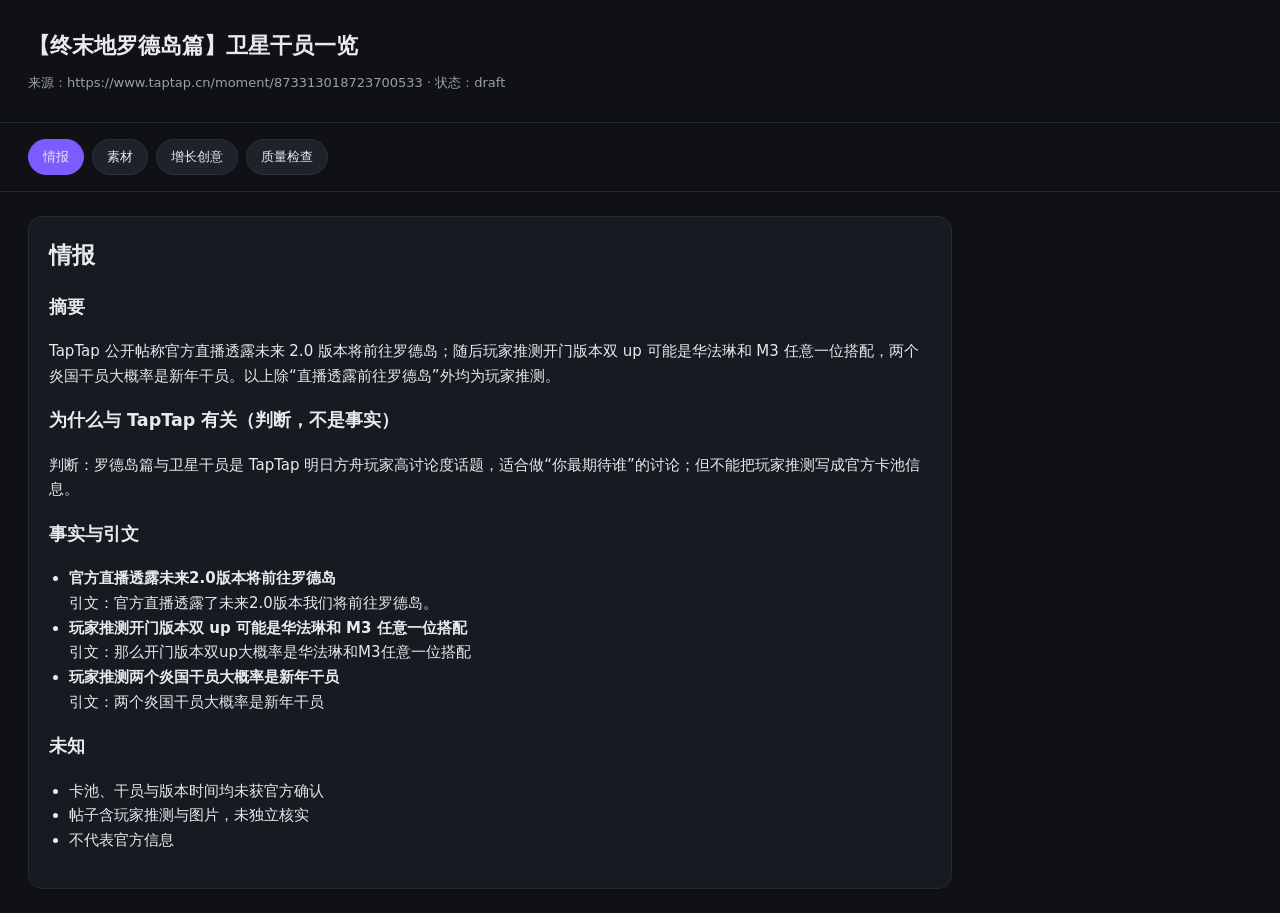
==== spatial/public/v4-deliveries/endfield_rhodes_island_rumor/preview.html @ 7ad25b65 "feat(v4): 扩到 5 个近期 TapTap 事件并同步公开交付 新增 TGA2026 提名名单、终末地罗德岛篇玩家推测；参考库 7 个模式；5/5 质量检查通过，1 个模型创意因参考重叠回退确" ====
<!doctype html>
<html lang="zh-CN"><head><meta charset="utf-8">
<meta name="viewport" content="width=device-width,initial-scale=1">
<title>【终末地罗德岛篇】卫星干员一览</title>
<style>
:root{--bg:#0f1115;--card:#171a21;--text:#e8eaed;--muted:#9aa0a6;--accent:#7c5cff;--ok:#45c486;--bad:#e07777}
*{box-sizing:border-box}body{margin:0;background:var(--bg);color:var(--text);font:15px/1.65 system-ui,"Segoe UI",sans-serif}
header{padding:28px;border-bottom:1px solid #262a33}h1{margin:0 0 8px;font-size:22px}.muted{color:var(--muted);font-size:13px}
.tabs{display:flex;gap:8px;padding:16px 28px;position:sticky;top:0;background:var(--bg);border-bottom:1px solid #262a33;flex-wrap:wrap}
button{background:#1e222b;color:var(--text);border:1px solid #2c323d;padding:8px 14px;border-radius:999px;cursor:pointer}
button.active{background:var(--accent);border-color:var(--accent)}
main{padding:24px 28px;max-width:980px}section{display:none;background:var(--card);border:1px solid #262a33;border-radius:14px;padding:20px}
section.active{display:block}h2{margin-top:0}ul{padding-left:20px}.ok{color:var(--ok)}.bad{color:var(--bad)}
.card{border-left:3px solid var(--accent);padding:10px 14px;margin:12px 0;background:#12151b}
pre{white-space:pre-wrap;background:#101318;padding:14px;border-radius:10px;border:1px solid #262a33}
</style></head><body>
<header><h1>【终末地罗德岛篇】卫星干员一览</h1>
<div class="muted">来源：https://www.taptap.cn/moment/873313018723700533 · 状态：draft</div></header>
<div class="tabs">
<button class="active" data-tab="intel">情报</button>
<button data-tab="material">素材</button>
<button data-tab="creative">增长创意</button>
<button data-tab="checks">质量检查</button>
</div>
<main>
<section id="intel" class="active"><h2>情报</h2>
<p></p>
<h3>摘要</h3><p>TapTap 公开帖称官方直播透露未来 2.0 版本将前往罗德岛；随后玩家推测开门版本双 up 可能是华法琳和 M3 任意一位搭配，两个炎国干员大概率是新年干员。以上除“直播透露前往罗德岛”外均为玩家推测。</p>
<h3>为什么与 TapTap 有关（判断，不是事实）</h3><p>判断：罗德岛篇与卫星干员是 TapTap 明日方舟玩家高讨论度话题，适合做“你最期待谁”的讨论；但不能把玩家推测写成官方卡池信息。</p>
<h3>事实与引文</h3><ul><li><b>官方直播透露未来2.0版本将前往罗德岛</b><br><span>引文：官方直播透露了未来2.0版本我们将前往罗德岛。</span></li><li><b>玩家推测开门版本双 up 可能是华法琳和 M3 任意一位搭配</b><br><span>引文：那么开门版本双up大概率是华法琳和M3任意一位搭配</span></li><li><b>玩家推测两个炎国干员大概率是新年干员</b><br><span>引文：两个炎国干员大概率是新年干员</span></li></ul>
<h3>未知</h3><ul><li>卡池、干员与版本时间均未获官方确认</li><li>帖子含玩家推测与图片，未独立核实</li><li>不代表官方信息</li></ul></section>
<section id="material"><h2>素材</h2>
<p class="muted">社区动态</p>
<h3>终末地罗德岛篇：玩家在猜谁进卡池</h3>
<pre>《明日方舟：终末地》玩家根据直播和立绘猜罗德岛篇的卫星干员：华法琳、M3、炎国新年干员……你最期待谁？</pre>
<h3>使用边界</h3><p>只作为玩家讨论观察；不把推测写成官方卡池、版本时间或干员事实。</p></section>
<section id="creative"><h2>增长创意（草稿）</h2>
<div class="card"><b>【终末地罗德岛篇】卫星干员线索整理：你最期待谁？</b><br>
目前可用的官方线索是未来2.0版本将前往罗德岛；玩家推测则集中在华法琳、M3 与炎国新年干员。哪些会被验证，先别急着下定论。</div>
<h3>建议动作</h3><p>采用“线索→玩家推测→待确认”结构：先放官方直播透露的罗德岛线索，再整理两条玩家推测，最后抛出“你最期待谁”的开放式问题；标题和正文均保留推测限定，不设置奖励或入口。</p>
<h3>文案草案</h3><pre>【线索先放这里】官方直播透露了未来2.0版本我们将前往罗德岛。
【玩家在猜什么】围绕开门版本双 up，有玩家推测可能是华法琳和 M3 任意一位搭配；也有玩家推测两个炎国干员大概率是新年干员。
【先别当结论】以上都属于玩家推测，是否出现、如何搭配都待确认。
你最期待谁？华法琳、M3、炎国新年干员，还是你心里另有候选？</pre>
<h3>前置条件</h3><ul><li>发布前复核官方直播引文，确保仅表述为官方直播透露未来2.0版本将前往罗德岛。</li><li>华法琳、M3、炎国新年干员相关内容必须保留玩家推测、大概率、待确认等限定，不写成官方名单或确定卡池。</li><li>不添加未给出的时间、数字、入口、奖励、官方承诺或额外干员信息。</li><li>如使用卫星干员一览作为标题，需让正文明确其讨论性质，避免被理解为官方公布名单。</li></ul>
<p class="muted">状态：draft_needs_operational_confirmation</p></section>
<section id="checks"><h2>质量检查（代理指标）</h2><ul><li class="ok">intelligence: 通过</li><li class="ok">material: 通过</li><li class="ok">growth_creative: 通过</li><li class="ok">all_types_present: 通过</li><li class="ok">facts_have_quotes: 通过</li><li class="ok">quote_support: 通过</li><li class="ok">unknowns_present: 通过</li><li class="ok">creative_has_boundary: 通过</li></ul>
<p class="muted">逐字引文支持不等于语义支持；未做独立事实核验。</p></section>
</main>
<script>
document.querySelectorAll('button[data-tab]').forEach(function(btn){
  btn.addEventListener('click', function(){
    document.querySelectorAll('button[data-tab]').forEach(function(b){b.classList.remove('active')});
    document.querySelectorAll('main section').forEach(function(s){s.classList.remove('active')});
    btn.classList.add('active');
    document.getElementById(btn.dataset.tab).classList.add('active');
  });
});
</script></body></html>
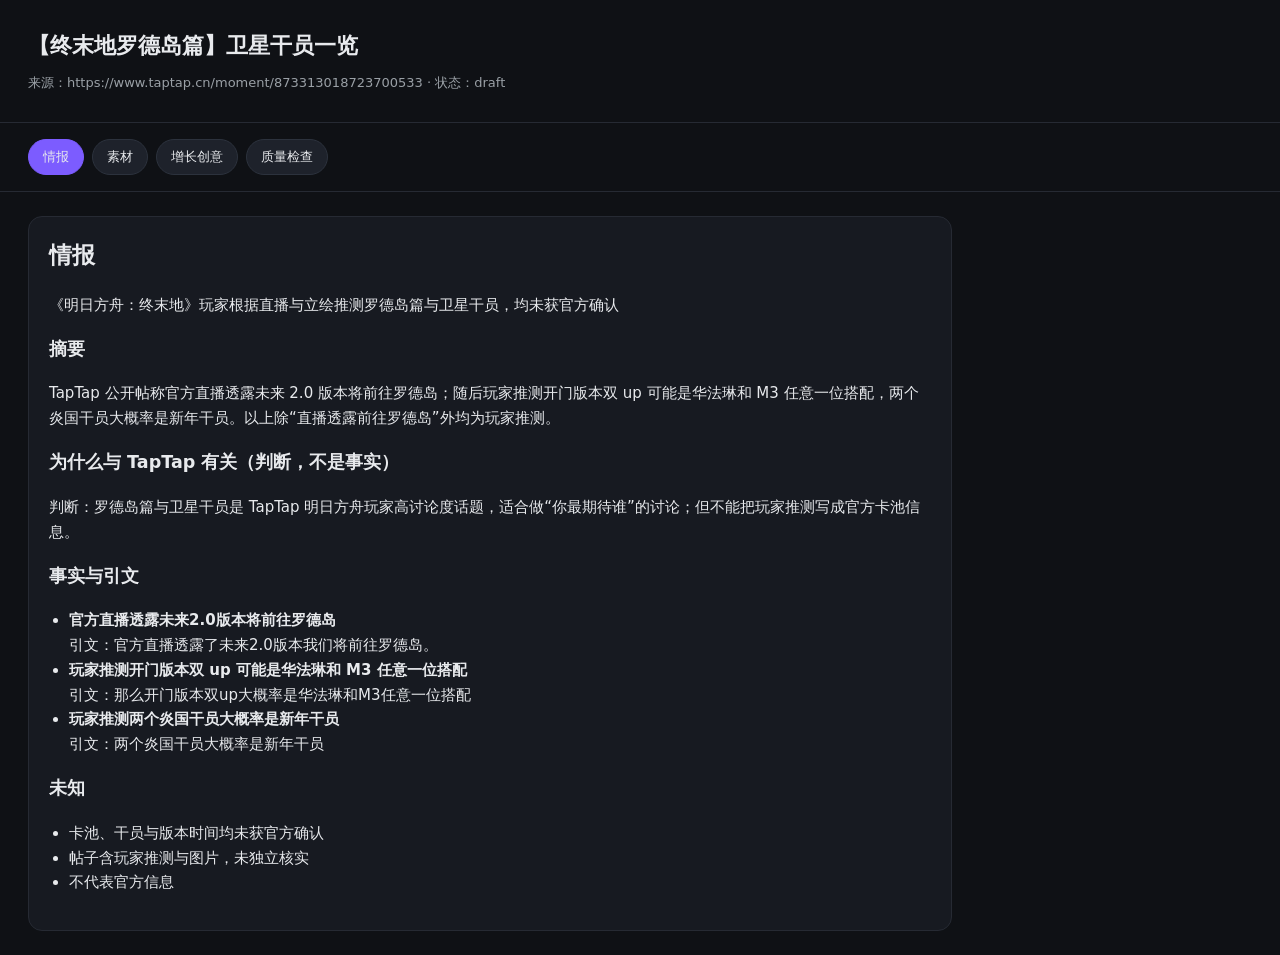
==== commit fe9759a5: "fix(v4): 补全情报标题与一句话字段回退" ====
--- a/spatial/public/v4-deliveries/endfield_rhodes_island_rumor/preview.html
+++ b/spatial/public/v4-deliveries/endfield_rhodes_island_rumor/preview.html
@@ -24,7 +24,7 @@
 </div>
 <main>
 <section id="intel" class="active"><h2>情报</h2>
-<p></p>
+<p>《明日方舟：终末地》玩家根据直播与立绘推测罗德岛篇与卫星干员，均未获官方确认</p>
 <h3>摘要</h3><p>TapTap 公开帖称官方直播透露未来 2.0 版本将前往罗德岛；随后玩家推测开门版本双 up 可能是华法琳和 M3 任意一位搭配，两个炎国干员大概率是新年干员。以上除“直播透露前往罗德岛”外均为玩家推测。</p>
 <h3>为什么与 TapTap 有关（判断，不是事实）</h3><p>判断：罗德岛篇与卫星干员是 TapTap 明日方舟玩家高讨论度话题，适合做“你最期待谁”的讨论；但不能把玩家推测写成官方卡池信息。</p>
 <h3>事实与引文</h3><ul><li><b>官方直播透露未来2.0版本将前往罗德岛</b><br><span>引文：官方直播透露了未来2.0版本我们将前往罗德岛。</span></li><li><b>玩家推测开门版本双 up 可能是华法琳和 M3 任意一位搭配</b><br><span>引文：那么开门版本双up大概率是华法琳和M3任意一位搭配</span></li><li><b>玩家推测两个炎国干员大概率是新年干员</b><br><span>引文：两个炎国干员大概率是新年干员</span></li></ul>
@@ -35,16 +35,13 @@
 <pre>《明日方舟：终末地》玩家根据直播和立绘猜罗德岛篇的卫星干员：华法琳、M3、炎国新年干员……你最期待谁？</pre>
 <h3>使用边界</h3><p>只作为玩家讨论观察；不把推测写成官方卡池、版本时间或干员事实。</p></section>
 <section id="creative"><h2>增长创意（草稿）</h2>
-<div class="card"><b>【终末地罗德岛篇】卫星干员线索整理：你最期待谁？</b><br>
-目前可用的官方线索是未来2.0版本将前往罗德岛；玩家推测则集中在华法琳、M3 与炎国新年干员。哪些会被验证，先别急着下定论。</div>
-<h3>建议动作</h3><p>采用“线索→玩家推测→待确认”结构：先放官方直播透露的罗德岛线索，再整理两条玩家推测，最后抛出“你最期待谁”的开放式问题；标题和正文均保留推测限定，不设置奖励或入口。</p>
-<h3>文案草案</h3><pre>【线索先放这里】官方直播透露了未来2.0版本我们将前往罗德岛。
-【玩家在猜什么】围绕开门版本双 up，有玩家推测可能是华法琳和 M3 任意一位搭配；也有玩家推测两个炎国干员大概率是新年干员。
-【先别当结论】以上都属于玩家推测，是否出现、如何搭配都待确认。
-你最期待谁？华法琳、M3、炎国新年干员，还是你心里另有候选？</pre>
-<h3>前置条件</h3><ul><li>发布前复核官方直播引文，确保仅表述为官方直播透露未来2.0版本将前往罗德岛。</li><li>华法琳、M3、炎国新年干员相关内容必须保留玩家推测、大概率、待确认等限定，不写成官方名单或确定卡池。</li><li>不添加未给出的时间、数字、入口、奖励、官方承诺或额外干员信息。</li><li>如使用卫星干员一览作为标题，需让正文明确其讨论性质，避免被理解为官方公布名单。</li></ul>
+<div class="card"><b>【终末地罗德岛篇】卫星干员线索与推测一览</b><br>
+罗德岛线索已出现，卫星人选仍是玩家推测：华法琳、M3、炎国新年干员，你最期待谁？</div>
+<h3>建议动作</h3><p>建议以“官方线索—玩家推测—明确待确认”三段式发布社区话题帖：先用官方直播透露的罗德岛线索开场，再整理玩家对华法琳、M3 搭配及炎国新年干员的推测，结尾用开放式提问引导评论。</p>
+<h3>文案草案</h3><pre>官方直播透露，未来2.0版本我们将前往罗德岛。围绕这条线索，玩家推测开门版本双 up 可能是华法琳和 M3 任意一位搭配；也有玩家认为两个炎国干员大概率是新年干员。以上均为玩家推测，未获官方确认。你更期待华法琳、M3，还是炎国新年干员？评论区聊聊你的理由。</pre>
+<h3>前置条件</h3><ul><li>发布前确认文案保留“官方直播透露”与“玩家推测”的区分，不把推测写成官方结论。</li><li>发布前确认所有卫星干员相关表述均标注未获官方确认。</li><li>发布前确认互动提问不包含奖励、入口或官方承诺。</li><li>发布前核对引文与用户提供的原文一致，尤其是不补写时间、数字、奖励或入口。</li></ul>
 <p class="muted">状态：draft_needs_operational_confirmation</p></section>
-<section id="checks"><h2>质量检查（代理指标）</h2><ul><li class="ok">intelligence: 通过</li><li class="ok">material: 通过</li><li class="ok">growth_creative: 通过</li><li class="ok">all_types_present: 通过</li><li class="ok">facts_have_quotes: 通过</li><li class="ok">quote_support: 通过</li><li class="ok">unknowns_present: 通过</li><li class="ok">creative_has_boundary: 通过</li></ul>
+<section id="checks"><h2>质量检查（代理指标）</h2><ul><li class="ok">intelligence: 通过</li><li class="ok">material: 通过</li><li class="ok">growth_creative: 通过</li><li class="ok">all_types_present: 通过</li><li class="ok">facts_have_quotes: 通过</li><li class="ok">quote_support: 通过</li><li class="ok">creative_quality: 通过</li><li class="ok">unknowns_present: 通过</li><li class="ok">creative_has_boundary: 通过</li></ul>
 <p class="muted">逐字引文支持不等于语义支持；未做独立事实核验。</p></section>
 </main>
 <script>
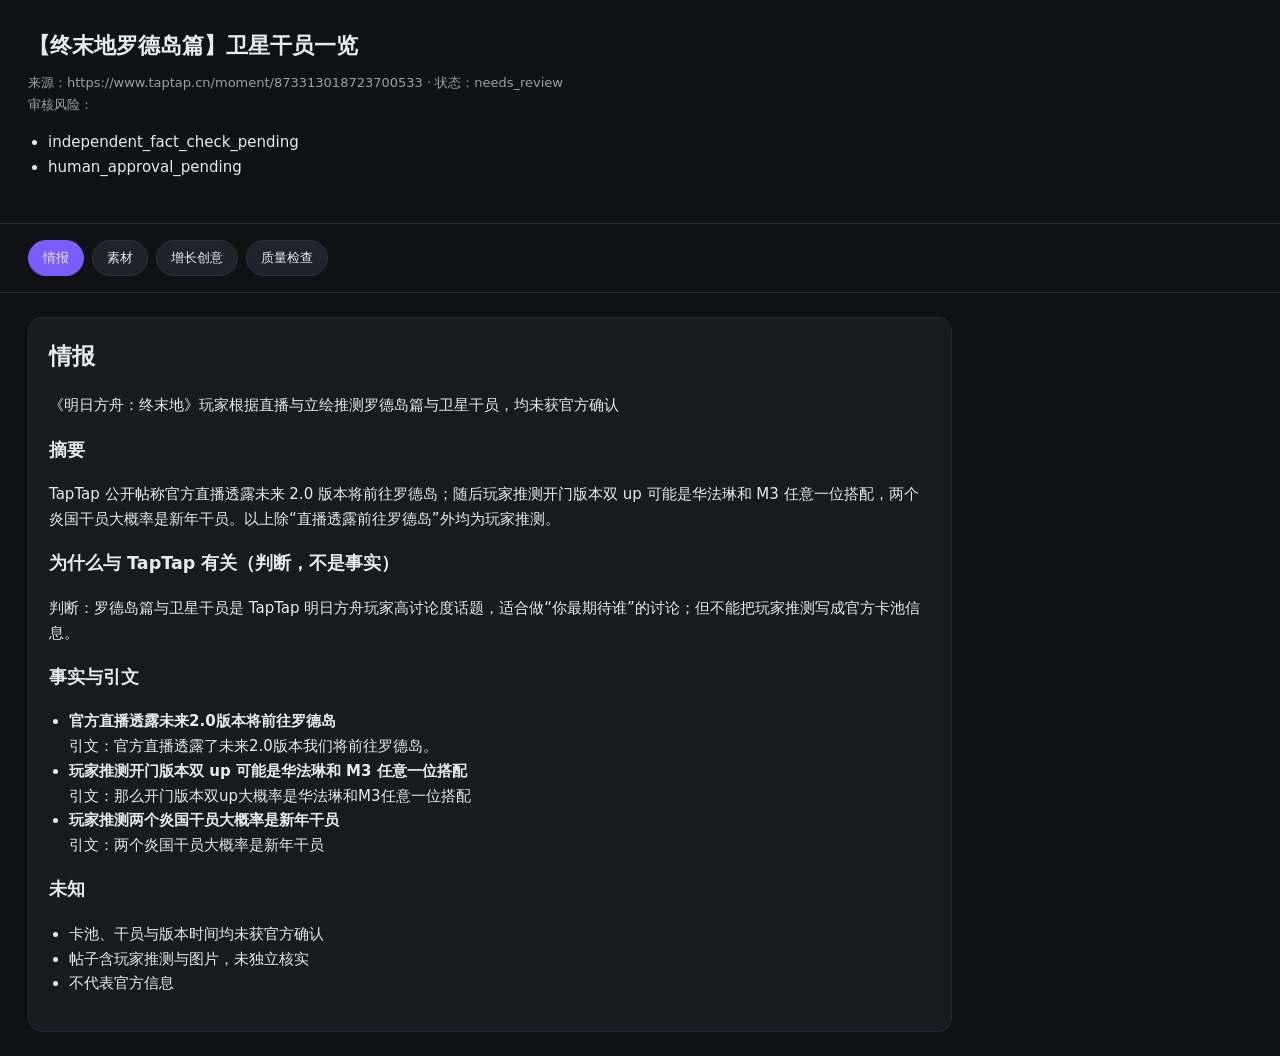
==== commit 2c698ed6: "feat(v4): 每日增量交付与人工审核状态 按 moment_id 幂等交付并保留成功/跳过/失败报告；新增 draft/needs_review/approved、审核历史、内容哈希失效与前端风" ====
--- a/spatial/public/v4-deliveries/endfield_rhodes_island_rumor/preview.html
+++ b/spatial/public/v4-deliveries/endfield_rhodes_island_rumor/preview.html
@@ -15,7 +15,8 @@
 pre{white-space:pre-wrap;background:#101318;padding:14px;border-radius:10px;border:1px solid #262a33}
 </style></head><body>
 <header><h1>【终末地罗德岛篇】卫星干员一览</h1>
-<div class="muted">来源：https://www.taptap.cn/moment/873313018723700533 · 状态：draft</div></header>
+<div class="muted">来源：https://www.taptap.cn/moment/873313018723700533 · 状态：needs_review</div>
+<div class="muted">审核风险：</div><ul><li>independent_fact_check_pending</li><li>human_approval_pending</li></ul></header>
 <div class="tabs">
 <button class="active" data-tab="intel">情报</button>
 <button data-tab="material">素材</button>
@@ -35,11 +36,11 @@
 <pre>《明日方舟：终末地》玩家根据直播和立绘猜罗德岛篇的卫星干员：华法琳、M3、炎国新年干员……你最期待谁？</pre>
 <h3>使用边界</h3><p>只作为玩家讨论观察；不把推测写成官方卡池、版本时间或干员事实。</p></section>
 <section id="creative"><h2>增长创意（草稿）</h2>
-<div class="card"><b>【终末地罗德岛篇】卫星干员线索与推测一览</b><br>
-罗德岛线索已出现，卫星人选仍是玩家推测：华法琳、M3、炎国新年干员，你最期待谁？</div>
-<h3>建议动作</h3><p>建议以“官方线索—玩家推测—明确待确认”三段式发布社区话题帖：先用官方直播透露的罗德岛线索开场，再整理玩家对华法琳、M3 搭配及炎国新年干员的推测，结尾用开放式提问引导评论。</p>
-<h3>文案草案</h3><pre>官方直播透露，未来2.0版本我们将前往罗德岛。围绕这条线索，玩家推测开门版本双 up 可能是华法琳和 M3 任意一位搭配；也有玩家认为两个炎国干员大概率是新年干员。以上均为玩家推测，未获官方确认。你更期待华法琳、M3，还是炎国新年干员？评论区聊聊你的理由。</pre>
-<h3>前置条件</h3><ul><li>发布前确认文案保留“官方直播透露”与“玩家推测”的区分，不把推测写成官方结论。</li><li>发布前确认所有卫星干员相关表述均标注未获官方确认。</li><li>发布前确认互动提问不包含奖励、入口或官方承诺。</li><li>发布前核对引文与用户提供的原文一致，尤其是不补写时间、数字、奖励或入口。</li></ul>
+<div class="card"><b>【终末地罗德岛篇】卫星干员推测线索梳理</b><br>
+官方直播透露未来 2.0 将前往罗德岛；华法琳、M3、炎国新年干员相关说法仍属玩家推测。</div>
+<h3>建议动作</h3><p>制作一版分层式社区讨论素材：先呈现官方直播线索，再整理玩家对华法琳、M3、炎国新年干员的推测，最后明确未获官方确认，并用开放式提问承接留言。</p>
+<h3>文案草案</h3><pre>官方直播透露，未来 2.0 版本我们将前往罗德岛。围绕这条线索，玩家推测开门版本双 up 可能是华法琳和 M3 任意一位搭配；也有玩家推测两个炎国干员大概率是新年干员。以上均为玩家推测，未获官方确认。你更关注哪一组推测：华法琳、M3，还是炎国新年干员？欢迎说说理由。</pre>
+<h3>前置条件</h3><ul><li>发布前复核官方线索表述，仅使用“未来 2.0 版本将前往罗德岛”，不扩展为具体剧情、时间、卡池或官方承诺。</li><li>发布前确认华法琳、M3、炎国新年干员、开门版本双 up 等内容均标注为玩家推测，不写成官方确认。</li><li>互动提问不设置奖励、入口或活动承诺，仅作为社区讨论话题。</li><li>如官方后续信息发生变化，需重新核对文案表述。</li></ul>
 <p class="muted">状态：draft_needs_operational_confirmation</p></section>
 <section id="checks"><h2>质量检查（代理指标）</h2><ul><li class="ok">intelligence: 通过</li><li class="ok">material: 通过</li><li class="ok">growth_creative: 通过</li><li class="ok">all_types_present: 通过</li><li class="ok">facts_have_quotes: 通过</li><li class="ok">quote_support: 通过</li><li class="ok">creative_quality: 通过</li><li class="ok">unknowns_present: 通过</li><li class="ok">creative_has_boundary: 通过</li></ul>
 <p class="muted">逐字引文支持不等于语义支持；未做独立事实核验。</p></section>
